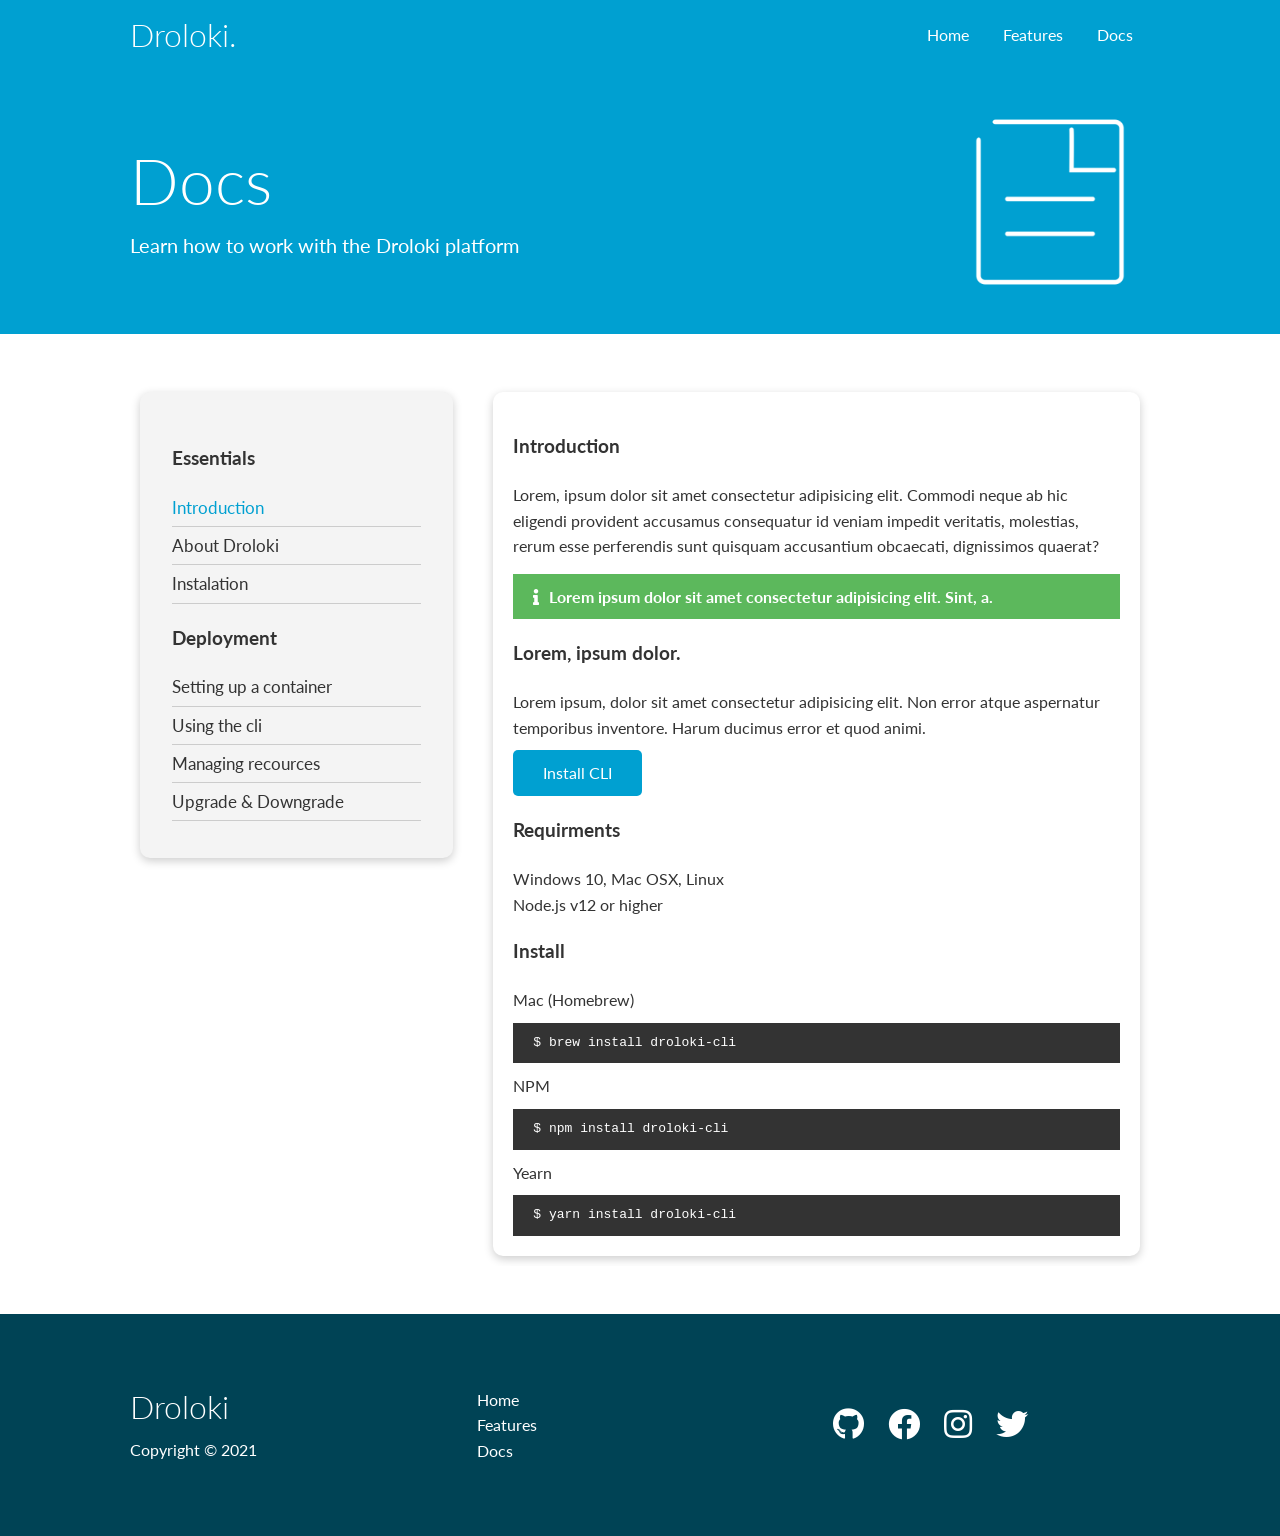
==== docs.html @ 1ea9c59c "Initial commit" ====
<!DOCTYPE html>
<html lang="en">
	<head>
		<meta charset="UTF-8" />
		<meta http-equiv="X-UA-Compatible" content="IE=edge" />
		<meta name="viewport" content="width=device-width, initial-scale=1.0" />
		<link
			rel="stylesheet"
			href="https://cdnjs.cloudflare.com/ajax/libs/font-awesome/5.15.2/css/all.min.css"
			integrity="sha512-HK5fgLBL+xu6dm/Ii3z4xhlSUyZgTT9tuc/hSrtw6uzJOvgRr2a9jyxxT1ely+B+xFAmJKVSTbpM/CuL7qxO8w=="
			crossorigin="anonymous"
		/>
		<link rel="stylesheet" href="css/style.css" />
		<link rel="stylesheet" href="css/utilities.css" />
		<link rel="stylesheet" href="css/features-page.css" />
		<link rel="stylesheet" href="css/docs-page.css" />
		<title>Droloki | Drol Hosting For Everyone</title>
	</head>
	<body>
		<!-- Navbar -->
		<div class="navbar">
			<div class="container flex">
				<h1 class="logo">Droloki.</h1>
				<nav>
					<ul>
						<li><a href="index.html">Home</a></li>
						<li><a href="features.html">Features</a></li>
						<li><a href="docs.html">Docs</a></li>
					</ul>
				</nav>
			</div>
		</div>
		<!-- Head -->

		<section class="docs-head bg-primary py-3">
			<div class="container grid">
				<div>
					<h1 class="xl">Docs</h1>
					<p class="lead">Learn how to work with the Droloki platform</p>
				</div>
				<img src="images/docs.png" alt="docs" />
			</div>
		</section>

		<!-- Docs Main -->

		<section class="docs-main my-4">
			<div class="container grid">
				<div class="card bg-light p-3">
					<h3 class="my-2">Essentials</h3>
					<nav>
						<ul>
							<li><a href="#" class="text-primary">Introduction</a></li>
							<li><a href="#">About Droloki</a></li>
							<li><a href="#">Instalation</a></li>
						</ul>
					</nav>
					<h3 class="my-2">Deployment</h3>
					<nav>
						<ul>
							<li><a href="#">Setting up a container</a></li>
							<li><a href="#">Using the cli</a></li>
							<li><a href="#">Managing recources</a></li>
							<li><a href="#">Upgrade & Downgrade</a></li>
						</ul>
					</nav>
				</div>

				<div class="card">
					<h3>Introduction</h3>
					Lorem, ipsum dolor sit amet consectetur adipisicing elit. Commodi
					neque ab hic eligendi provident accusamus consequatur id veniam
					impedit veritatis, molestias, rerum esse perferendis sunt quisquam
					accusantium obcaecati, dignissimos quaerat?
					<div class="alert alert-success">
						<i class="fas fa-info"></i>Lorem ipsum dolor sit amet consectetur
						adipisicing elit. Sint, a.
					</div>

					<h3>Lorem, ipsum dolor.</h3>
					<p>
						Lorem ipsum, dolor sit amet consectetur adipisicing elit. Non error
						atque aspernatur temporibus inventore. Harum ducimus error et quod
						animi.
					</p>
					<a class="btn btn-primary" href="#">Install CLI</a>

					<h3>Requirments</h3>
					<ul>
						<li>Windows 10, Mac OSX, Linux</li>
						<li>Node.js v12 or higher</li>
					</ul>

					<h3>Install</h3>
					<p>Mac (Homebrew)</p>
					<pre><code>$ brew install droloki-cli</code></pre>
					<p>NPM</p>
					<pre><code>$ npm install droloki-cli</code></pre>
					<p>Yearn</p>
					<pre><code>$ yarn install droloki-cli</code></pre>
				</div>
			</div>
		</section>

		<!-- Footer -->
		<footer class="footer bg-dark py-5">
			<div class="container grid grid-3">
				<div>
					<h1>Droloki</h1>
					<p>Copyright &copy; 2021</p>
				</div>
				<nav>
					<ul>
						<li><a href="index.html">Home</a></li>
						<li><a href="features.html">Features</a></li>
						<li><a href="docs.html">Docs</a></li>
					</ul>
				</nav>
				<div class="social">
					<a href="#"><i class="fab fa-github fa-2x"></i></a>
					<a href="#"><i class="fab fa-facebook fa-2x"></i></a>
					<a href="#"><i class="fab fa-instagram fa-2x"></i></a>
					<a href="#"><i class="fab fa-twitter fa-2x"></i></a>
				</div>
			</div>
		</footer>
	</body>
</html>
---- css/style.css ----
@import url("https://fonts.googleapis.com/css2?family=Lato:wght@300&display=swap");

:root {
	--primary-color: #00a0d1;
	--secondary-color: #006786;
	--dark-color: #004355;
	--light-color: #f4f4f4;
	--success-color: #5cb85c;
	--error-color: #d9534f;
}

* {
	box-sizing: border-box;
	padding: 0;
	margin: 0;
}

body {
	font-family: "Lato", sans-serif;
	color: #333;
	line-height: 1.6;
}

ul {
	list-style-type: none;
}

a {
	text-decoration: none;
	color: #333;
}

h1,
h2 {
	font-weight: 300;
	line-height: 1.2;
	margin: 10px 0;
}

p {
	margin: 10px 0;
}

img {
	width: 100%;
}

code,
pre {
	background: #333;
	color: #fff;
	padding: 10px;
}

.hidden {
	visibility: hidden;
	height: 0;
}

/* Navbar */

.navbar {
	background-color: var(--primary-color);
	color: #fff;
	height: 70px;
}

.navbar ul {
	display: flex;
}

.navbar a {
	padding: 10px;
	margin: 0 5px;
	color: #fff;
	transition: all 0.4s ease;
	border: 2px #ffffff00 solid;
}

.navbar a:hover {
	border-bottom: 2px #ffffff solid;
}

.navbar .flex {
	justify-content: space-between;
}

/* Showcase */

.showcase {
	height: 400px;
	background-color: var(--primary-color);
	color: white;
	position: relative;
}

.showcase h1 {
	font-size: 40px;
}

.showcase p {
	margin: 20px 0;
}

.showcase-text {
	animation: slideInFromLeft 1s ease-in;
}

.showcase .grid {
	grid-template-columns: 55% 45%;
	gap: 30px;
	overflow: visible;
}

.showcase-form {
	position: relative;
	top: 60px;
	height: 350px;
	width: 400px;
	padding: 40px;
	z-index: 100;
	justify-self: flex-end;
	animation: slideInFromRight 1s ease-in;
}

.showcase .form-control {
	margin: 30px 0;
}

.showcase-form input[type="text"],
.showcase-form input[type="email"] {
	border: 0;
	border-bottom: 1px solid #b4becb;
	width: 100%;
	padding: 3px;
	font-size: 16px;
}

.showcase-form input:focus {
	outline: none;
}

.showcase::before,
.showcase::before {
	content: "";
	position: absolute;
	height: 100px;
	bottom: -70px;
	right: 0;
	left: 0;
	background: #fff;
	transform: skewY(-3deg);
	-webkit-transform: skewY(-3deg);
	-moz-transform: skewY(-3deg);
	-ms-transform: skewY(-3deg);
}

/* Stats */

.stats {
	padding-top: 100px;
	animation: slideInFromBottom 1s ease-in;
}

.stats-heading {
	max-width: 500px;
	margin: auto;
}

.stats .grid h3 {
	font-size: 35px;
}

.stats .grid p {
	font-size: 20px;
	font-weight: bold;
}

/* cli */

.cli .grid {
	grid-template-columns: repeat(3, 1fr);
	grid-template-rows: repeat(2, 1fr);
}

.cli .grid > *:first-child {
	grid-column: 1 / span 2;
	grid-row: 1 / span 2;
}

/* Cloud */

.cloud .grid {
	grid-template-columns: 4fr 3fr;
}

/* Languages */

.languages .flex {
	flex-wrap: wrap;
}

.languages .card {
	text-align: center;
	margin: 18px 10px 40px;
	transition: transform 0.2s ease-in;
}

.languages .card h4 {
	font-size: 20px;
	margin-bottom: 10px;
}

.languages .card:hover {
	transform: translateY(-15px);
}

/* Footer */

.footer .social a {
	margin: 0 10px;
}

/* Animations */

@keyframes slideInFromLeft {
	0% {
		transform: translateX(-100%);
	}
	100% {
		transform: translateX(0);
	}
}

@keyframes slideInFromRight {
	0% {
		transform: translateX(100%);
	}
	100% {
		transform: translateX(0);
	}
}

@keyframes slideInFromTop {
	0% {
		transform: translateY(-100%);
	}
	100% {
		transform: translateX(0);
	}
}

@keyframes slideInFromBottom {
	0% {
		transform: translateY(100%);
	}
	100% {
		transform: translateX(0);
	}
}

/* Tablets & Under */
@media (max-width: 768px) {
	.grid,
	.showcase .grid,
	.stats .grid,
	.cli .grid,
	.cloud .grid,
	.features-main .grid,
	.docs-main .grid {
		grid-template-columns: 1fr !important;
		grid-template-rows: 1fr;
	}

	.navbar li {
		animation: slideInFromTop 1s ease-in;
	}

	.navbar .logo {
		animation: slideInFromTop 1s ease-in;
	}

	.showcase {
		height: auto;
	}

	.showcase-text {
		text-align: center;
		margin-top: 40px;
		animation: slideInFromTop 1s ease-in;
	}

	.showcase-form {
		justify-self: center;
		margin: auto;
		animation: slideInFromBottom 1s ease-in;
	}
	.cli {
		animation: slideInFromBottom 1s ease-in;
	}
	.cli .grid > *:first-child {
		grid-column: 1;
		grid-row: 1;
	}
	.social {
		display: flex;
		align-items: center;
		justify-content: center;
		flex-wrap: wrap;
	}
	.social i {
		margin-top: 10px;
	}

	.features-head,
	.features-sub-head,
	.docs-head {
		text-align: center;
	}

	.features-head img,
	.features-sub-head img,
	.docs-head img {
		justify-self: center !important;
	}

	.features-main .grid > *:first-child,
	.features-main .grid > *:nth-child(2) {
		grid-column: 1 !important;
	}
}

/* Mobile */
@media (max-width: 500px) {
	.navbar {
		height: 110px;
	}

	.navbar .flex {
		flex-direction: column;
	}

	.navbar ul {
		padding: 10px;
		background: rgba(0, 0, 0, 0.1);
	}
}
---- css/utilities.css ----
.container {
	max-width: 1100px;
	margin: 0 auto;
	overflow: auto;
	padding: 0 40px;
}

.card {
	background-color: #fff;
	border-radius: 10px;
	box-shadow: 0 3px 10px rgba(0, 0, 0, 0.2);
	padding: 20px;
	margin: 10px;
	color: #333;
}

.btn {
	display: inline-block;
	padding: 10px 30px;
	cursor: pointer;
	background-color: var(--primary-color);
	color: #fff;
	border: none;
	border-radius: 5px;
}

.btn-outline {
	background-color: transparent;
	border: 1px #fff solid;
}

.btn:hover {
	transform: scale(0.98);
}

/* Backgrounds & Couloured Buttons */

.bg-primary,
.btn-primary {
	background-color: var(--primary-color);
	color: #fff;
}

.bg-secondary,
.btn-secondary {
	background-color: var(--secondary-color);
	color: #fff;
}

.bg-dark,
.btn-dark {
	background-color: var(--dark-color);
	color: #fff;
}

.bg-light,
.btn-light {
	background-color: var(--light-color);
	color: #333;
}

.bg-primary a,
.btn-primary a,
.bg-secondary a,
.btn-secondary a,
.bg-dark a,
.btn-dark a {
	color: #fff;
}

/* Text colours */

.text-primary {
	color: var(--primary-color);
}

.text-primary {
	color: var(--primary-color);
}

.text-secondary {
	color: var(--secondary-color);
}

.text-dark {
	color: var(--dark-color);
}

.text-light {
	color: var(--light-color);
}

/* text Sizes */

.lead {
	font-size: 20px;
}

.sm {
	font-size: 1rem;
}
.md {
	font-size: 2rem;
}

.lg {
	font-size: 3rem;
}

.xl {
	font-size: 4rem;
}

.text-center {
	text-align: center;
}

/* Alert */

.alert {
	background-color: var(--light-color);
	padding: 10px 20px;
	font-weight: bold;
	margin: 15px 0;
}

.alert i {
	margin-right: 10px;
}

.alert-success {
	background-color: var(--success-color);
	color: #fff;
}

.alert-error {
	background-color: var(--error-color);
	color: #fff;
}

.flex {
	display: flex;
	justify-content: center;
	align-items: center;
	height: 100%;
}

.grid {
	display: grid;
	grid-template-columns: repeat(2, 1fr);
	gap: 20px;
	justify-content: center;
	align-items: center;
	height: 100%;
}

.grid-3 {
	grid-template-columns: repeat(3, 1fr);
}

/* Margin */

.py-1 {
	margin: 1rem 0;
}

.my-2 {
	margin: 1.5rem 0;
}

.my-3 {
	margin: 2rem 0;
}

.my-4 {
	margin: 3rem 0;
}

.my-5 {
	margin: 4rem 0;
}

.m-1 {
	margin: 1rem;
}

.m-2 {
	margin: 1.5rem;
}

.m-3 {
	margin: 2rem;
}

.m-4 {
	margin: 3rem;
}

.m-5 {
	margin: 4rem;
}

/* Margin */

.py-1 {
	padding: 1rem 0;
}

.py-2 {
	padding: 1.5rem 0;
}

.py-3 {
	padding: 2rem 0;
}

.py-4 {
	padding: 3rem 0;
}

.py-5 {
	padding: 4rem 0;
}

.p-1 {
	padding: 1rem;
}

.p-2 {
	padding: 1.5rem;
}

.p-3 {
	padding: 2rem;
}

.p-4 {
	padding: 3rem;
}

.p-5 {
	padding: 4rem;
}
---- css/features-page.css ----
/* Features */

.features-head img,
.docs-head img {
	width: 200px;
	justify-self: flex-end;
}

.features-sub-head img {
	width: 300px;
	justify-self: flex-end;
}

.features-main .card > i {
	margin-right: 20px;
}
.features-main .grid {
	padding: 30px;
}

.features-main .grid > *:first-child {
	grid-column: 1 / span 3;
}

.features-main .grid > *:nth-child(2) {
	grid-column: 1 / span 2;
}
---- css/docs-page.css ----
/* Docs */
.docs-main a {
	transition: font-size 0.4s ease;
}

.docs-main h3 {
	margin: 20px 0px;
}

.docs-main .grid {
	grid-template-columns: 1fr 2fr;
	align-items: flex-start;
}

.docs-main nav li {
	font-size: 17px;
	padding-bottom: 5px;
	margin-bottom: 5px;
	border-bottom: 1px solid #ccc;
}

.docs-main a:hover {
	font-weight: bold;
	font-size: 17.3px;
}
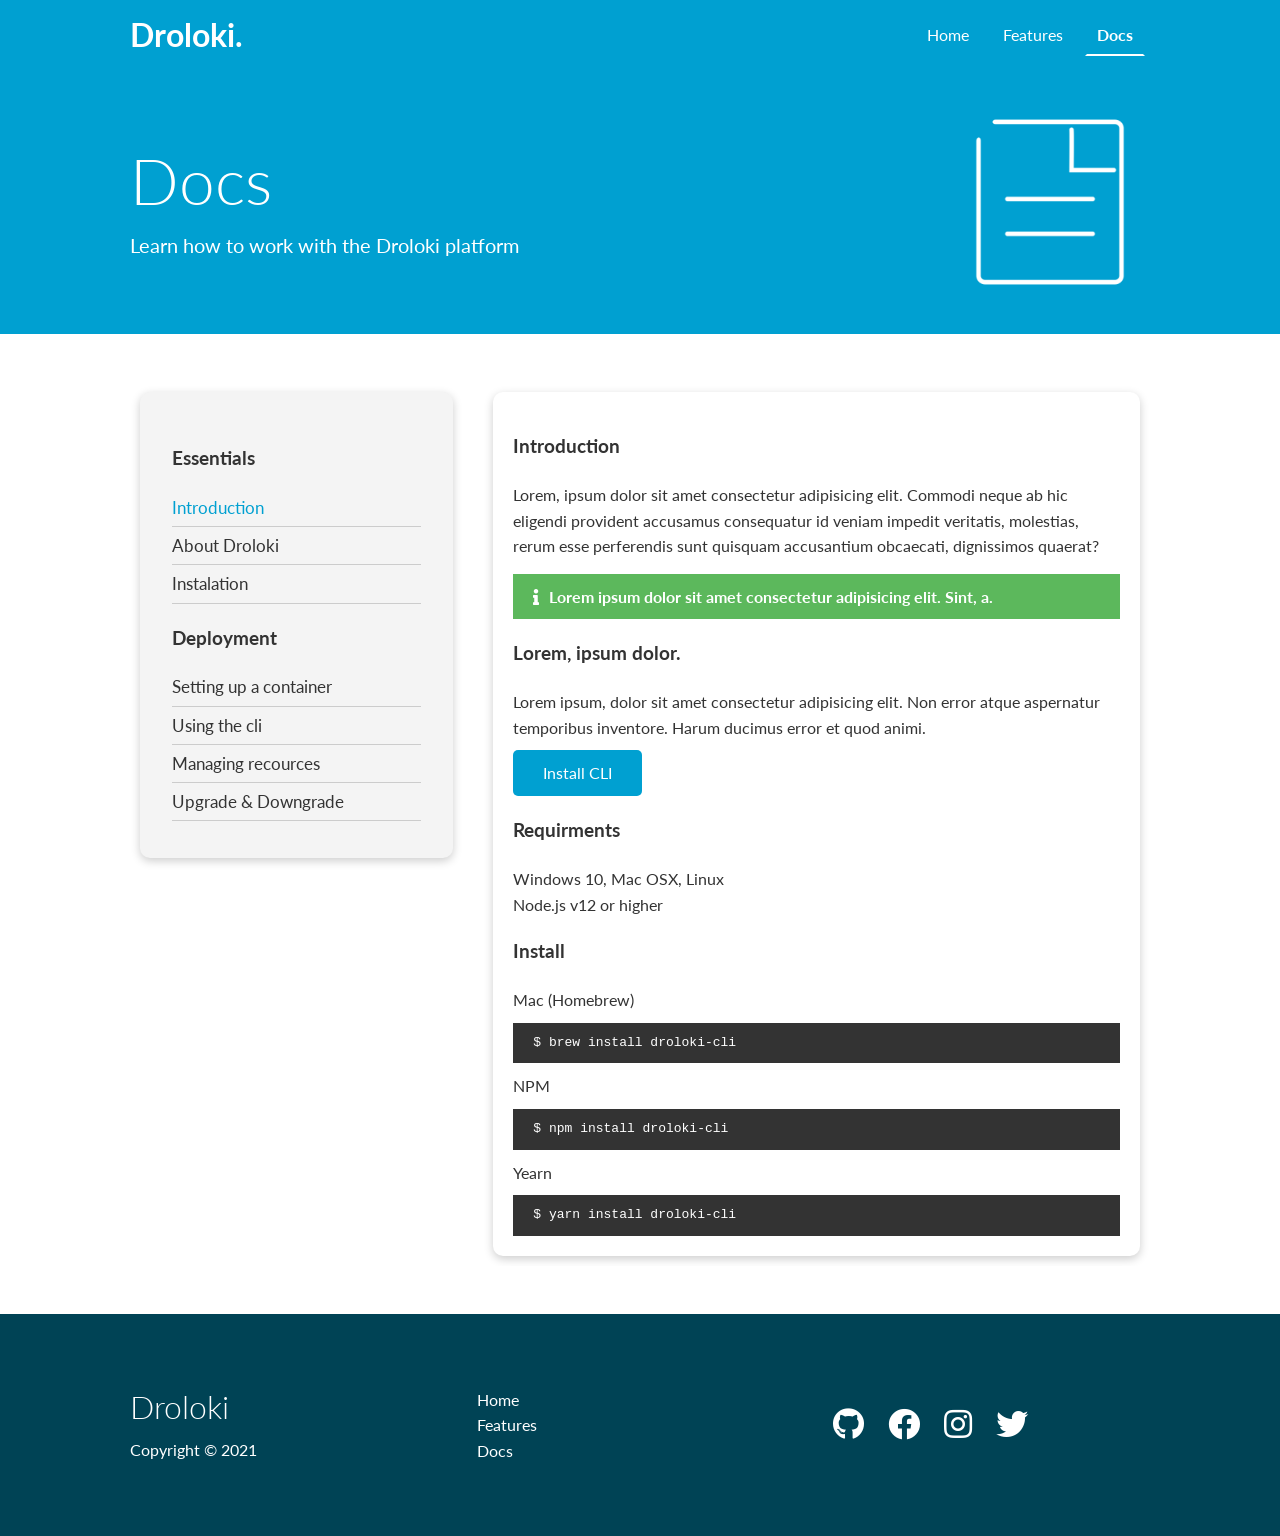
==== commit 2488d69d: "Updated Style" ====
--- a/docs.html
+++ b/docs.html
@@ -25,7 +25,7 @@
 					<ul>
 						<li><a href="index.html">Home</a></li>
 						<li><a href="features.html">Features</a></li>
-						<li><a href="docs.html">Docs</a></li>
+						<li><a href="docs.html" class="active-menu">Docs</a></li>
 					</ul>
 				</nav>
 			</div>
--- a/css/style.css
+++ b/css/style.css
@@ -59,6 +59,11 @@
 
 /* Navbar */
 
+.active-menu {
+	font-weight: bold;
+	border-bottom: 2px solid #fff !important;
+}
+
 .navbar {
 	background-color: var(--primary-color);
 	color: #fff;
@@ -78,11 +83,15 @@
 }
 
 .navbar a:hover {
-	border-bottom: 2px #ffffff solid;
+	border-bottom: 2px #ffffff99 solid;
 }
 
 .navbar .flex {
 	justify-content: space-between;
+}
+
+.navbar .logo {
+	font-weight: bold;
 }
 
 /* Showcase */
@@ -226,36 +235,44 @@
 @keyframes slideInFromLeft {
 	0% {
 		transform: translateX(-100%);
+		opacity: 0;
 	}
 	100% {
 		transform: translateX(0);
+		opacity: 1;
 	}
 }
 
 @keyframes slideInFromRight {
 	0% {
 		transform: translateX(100%);
+		opacity: 0;
 	}
 	100% {
 		transform: translateX(0);
+		opacity: 1;
 	}
 }
 
 @keyframes slideInFromTop {
 	0% {
 		transform: translateY(-100%);
+		opacity: 0;
 	}
 	100% {
 		transform: translateX(0);
+		opacity: 1;
 	}
 }
 
 @keyframes slideInFromBottom {
 	0% {
 		transform: translateY(100%);
+		opacity: 0;
 	}
 	100% {
 		transform: translateX(0);
+		opacity: 1;
 	}
 }
 
